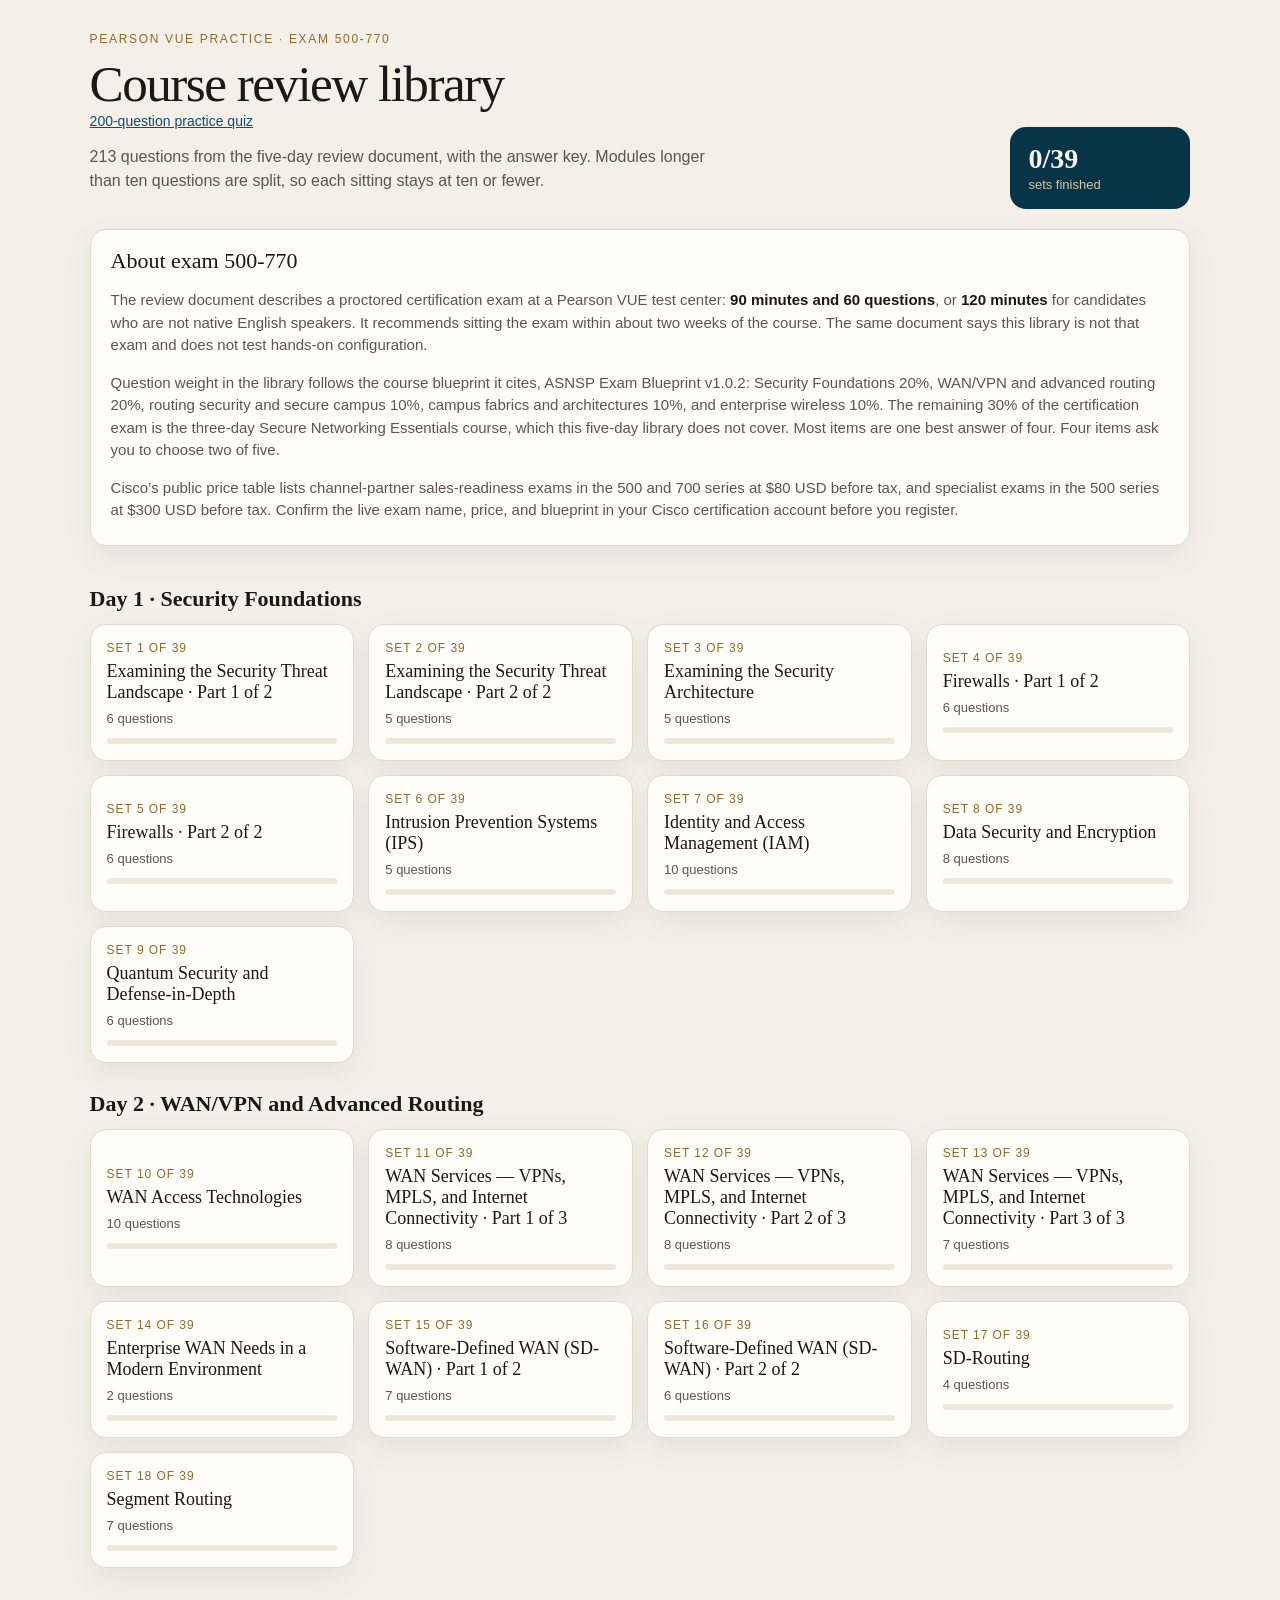
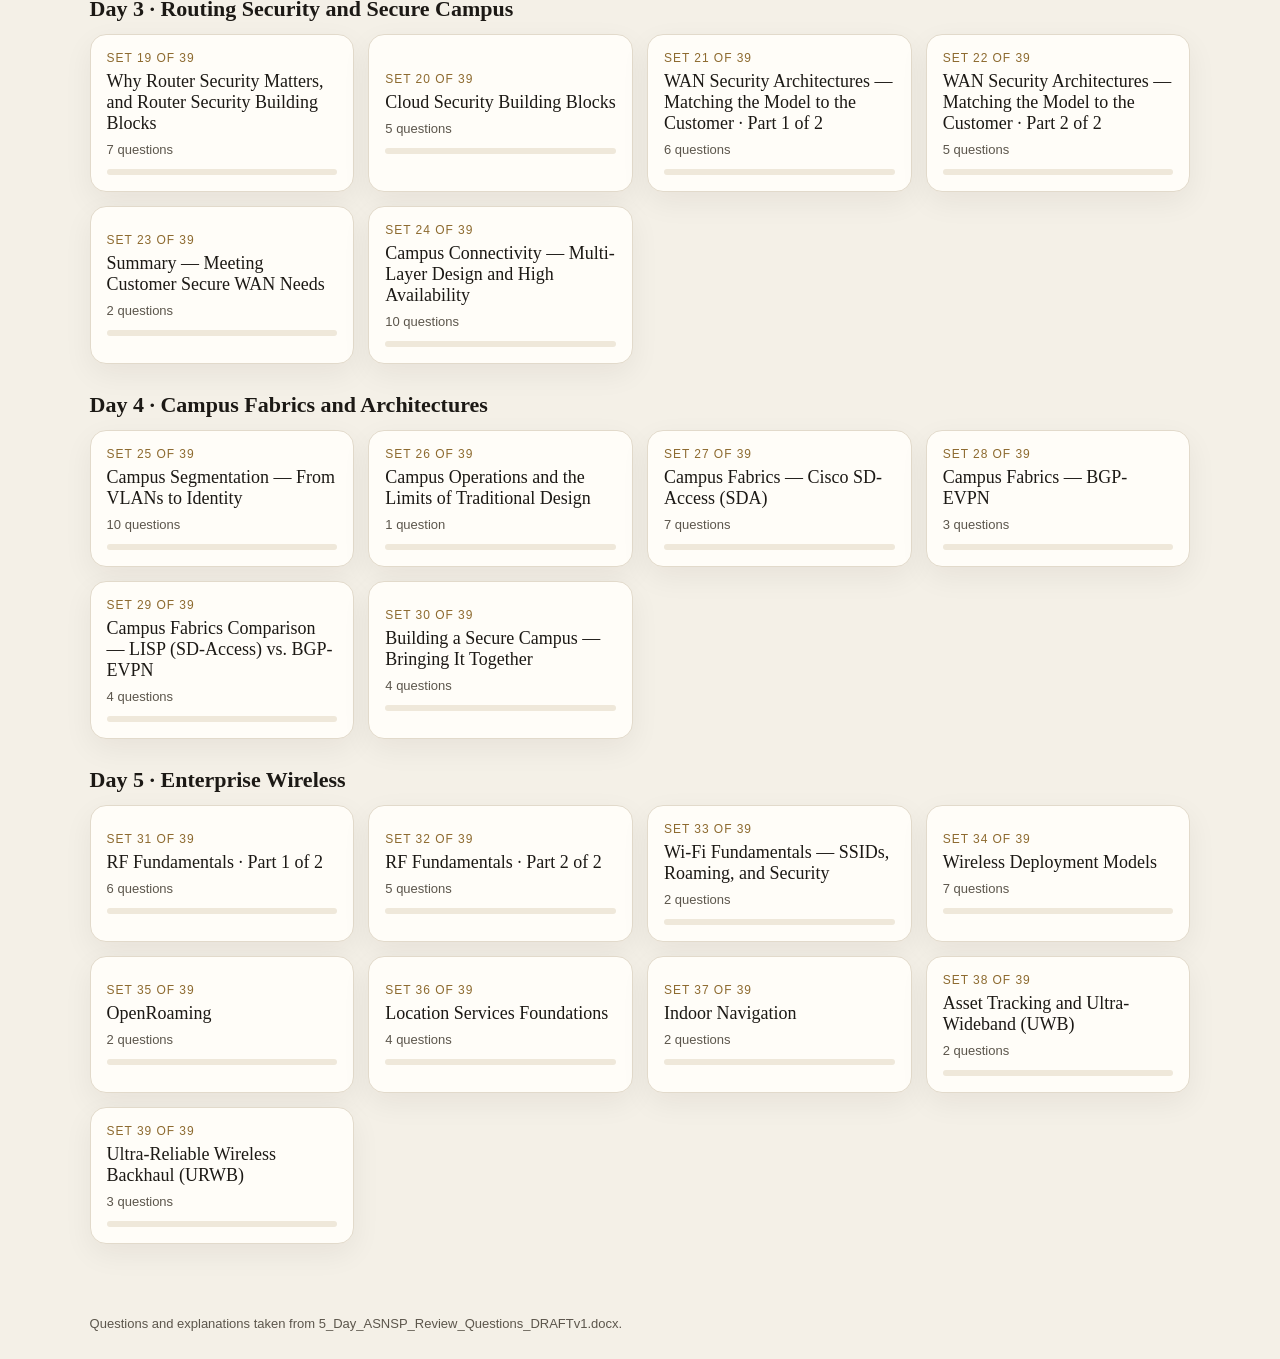
==== review.html @ 12d1223a "Add the course review quiz so it can be published as a site. Co-authored-by: Cursor <cursoragent@cur" ====
<!DOCTYPE html>
<html lang="en">
<head>
  <meta charset="utf-8" />
  <meta name="viewport" content="width=device-width, initial-scale=1" />
  <title>500-770 Review Library · Advanced Secure Networking</title>
  <link rel="stylesheet" href="styles.css" />
</head>
<body>
  <header class="top">
    <div class="brand">
      <p class="eyebrow">Pearson VUE practice · Exam 500-770</p>
      <h1>Course review library</h1>
      <p class="sitelinks"><a href="index.html">200-question practice quiz</a></p>
      <p class="lede">213 questions from the five-day review document, with the answer key. Modules longer than ten questions are split, so each sitting stays at ten or fewer.</p>
    </div>
    <div class="overall" id="overall"></div>
  </header>
  <section class="notes">
    <h2>About exam 500-770</h2>
    <p>The review document describes a proctored certification exam at a Pearson VUE test center: <strong>90 minutes and 60 questions</strong>, or <strong>120 minutes</strong> for candidates who are not native English speakers. It recommends sitting the exam within about two weeks of the course. The same document says this library is not that exam and does not test hands-on configuration.</p>
    <p>Question weight in the library follows the course blueprint it cites, ASNSP Exam Blueprint v1.0.2: Security Foundations 20%, WAN/VPN and advanced routing 20%, routing security and secure campus 10%, campus fabrics and architectures 10%, and enterprise wireless 10%. The remaining 30% of the certification exam is the three-day Secure Networking Essentials course, which this five-day library does not cover. Most items are one best answer of four. Four items ask you to choose two of five.</p>
    <p>Cisco’s public price table lists channel-partner sales-readiness exams in the 500 and 700 series at $80 USD before tax, and specialist exams in the 500 series at $300 USD before tax. Confirm the live exam name, price, and blueprint in your Cisco certification account before you register.</p>
  </section>
  <main id="app"></main>
  <footer>
    Questions and explanations taken from <span>5_Day_ASNSP_Review_Questions_DRAFTv1.docx</span>.
  </footer>
  <script src="review-data.js"></script>
  <script src="review.js"></script>
</body>
</html>
---- styles.css ----
:root {
  --ink: #1c1915;
  --muted: #5c564c;
  --paper: #f4f0e7;
  --card: #fffdf8;
  --line: #e2dacb;
  --teal: #0e4d6c;
  --teal-dark: #083448;
  --gold: #8d6a2f;
  --ok: #1c6b45;
  --ok-bg: #e7f5ee;
  --bad: #8d2d2d;
  --bad-bg: #fdecec;
  --shadow: 0 10px 30px rgba(28, 25, 21, 0.06);
}

* { box-sizing: border-box; }
html, body { margin: 0; padding: 0; }
body {
  font-family: "Avenir Next", "Segoe UI", sans-serif;
  color: var(--ink);
  background:
    radial-gradient(1200px 400px at 10% -10%, #efe4cf 0%, transparent 55%),
    var(--paper);
  min-height: 100vh;
}
button, a { font: inherit; }
button { cursor: pointer; }

.top {
  display: flex;
  justify-content: space-between;
  gap: 24px;
  align-items: flex-end;
  padding: 32px 7vw 12px;
}
.eyebrow {
  letter-spacing: 0.14em;
  text-transform: uppercase;
  font-size: 12px;
  color: var(--gold);
  margin: 0 0 8px;
}
h1 {
  font-family: "Iowan Old Style", Palatino, "Palatino Linotype", serif;
  font-weight: 500;
  font-size: clamp(32px, 4vw, 52px);
  margin: 0;
  letter-spacing: -0.03em;
}
.lede { max-width: 640px; color: var(--muted); line-height: 1.5; }
.overall {
  min-width: 180px;
  background: var(--teal-dark);
  color: #f7f3ea;
  border-radius: 16px;
  padding: 16px 18px;
}
.overall strong { display: block; font-size: 28px; font-family: Palatino, serif; }
.overall span { color: #d7c7a4; font-size: 13px; }

.notes {
  margin: 8px 7vw 0;
  background: var(--card);
  border: 1px solid var(--line);
  border-radius: 16px;
  padding: 18px 20px 8px;
  box-shadow: var(--shadow);
}
.notes h2 {
  font-family: Palatino, serif;
  font-weight: 500;
  font-size: 22px;
  margin: 0 0 8px;
}
.notes p { color: var(--muted); line-height: 1.5; font-size: 15px; }
.notes strong { color: var(--ink); font-weight: 600; }
.notes a, .sitelinks a { color: var(--teal); }
.sitelinks { display: flex; gap: 16px; flex-wrap: wrap; margin: 0 0 8px; font-size: 14px; }
.blurb { color: var(--muted); line-height: 1.45; margin: 8px 0 0; max-width: 720px; }

main { padding: 12px 7vw 64px; }
footer {
  padding: 0 7vw 28px;
  color: var(--muted);
  font-size: 13px;
}

.day { margin: 28px 0 8px; }
.day h2 {
  font-family: Palatino, serif;
  font-size: 22px;
  margin: 0 0 12px;
}
.grid {
  display: grid;
  grid-template-columns: repeat(auto-fill, minmax(240px, 1fr));
  gap: 14px;
}
.card {
  background: var(--card);
  border: 1px solid var(--line);
  border-radius: 16px;
  padding: 16px;
  box-shadow: var(--shadow);
  text-align: left;
  color: inherit;
  width: 100%;
}
.card:hover { border-color: #c9b48a; }
.set-no { color: var(--gold); font-size: 12px; letter-spacing: 0.08em; text-transform: uppercase; }
.card h3 { margin: 6px 0 8px; font-size: 18px; font-family: Palatino, serif; font-weight: 500; }
.meta { color: var(--muted); font-size: 13px; }
.bar { height: 6px; background: #efe8da; border-radius: 99px; margin-top: 12px; overflow: hidden; }
.bar i { display: block; height: 100%; background: var(--teal); width: 0; }

.quiz-head, .result-head {
  display: flex;
  justify-content: space-between;
  gap: 16px;
  align-items: flex-start;
  margin-bottom: 18px;
}
.ghost, .primary, .choice {
  border-radius: 999px;
  border: 1px solid var(--line);
  background: white;
  padding: 8px 14px;
}
.primary { background: var(--teal); color: white; border-color: var(--teal); }
.primary:disabled { opacity: 0.45; cursor: not-allowed; }
.dots { display: flex; gap: 6px; flex-wrap: wrap; margin: 8px 0 18px; }
.dot {
  width: 28px; height: 28px; border-radius: 50%;
  border: 1px solid var(--line); background: white;
}
.dot.on { background: var(--teal); color: white; border-color: var(--teal); }
.dot.done { background: #e7f0f4; }

.prompt {
  font-family: Palatino, serif;
  font-size: clamp(22px, 2.4vw, 30px);
  line-height: 1.35;
  margin: 0 0 18px;
}
.choices { display: grid; gap: 10px; }
.choice {
  border-radius: 14px;
  text-align: left;
  padding: 14px 16px;
  display: flex;
  gap: 12px;
  align-items: flex-start;
  line-height: 1.4;
}
.choice.picked { border-color: var(--teal); background: #f3f8fb; }
.letter {
  width: 26px; height: 26px; border-radius: 50%;
  display: grid; place-items: center;
  background: #efe8da; flex: none; font-size: 13px;
}
.nav { display: flex; justify-content: space-between; margin-top: 18px; }

.scoreline { font-family: Palatino, serif; font-size: 42px; margin: 0; }
.review { display: grid; gap: 12px; }
.item {
  background: var(--card);
  border: 1px solid var(--line);
  border-radius: 14px;
  padding: 14px 16px;
}
.item.right { background: var(--ok-bg); }
.item.wrong { background: var(--bad-bg); }
.item p { margin: 6px 0; }
.why { color: var(--muted); }

@media (max-width: 720px) {
  .top, .quiz-head, .result-head { flex-direction: column; }
  .overall { width: 100%; }
}
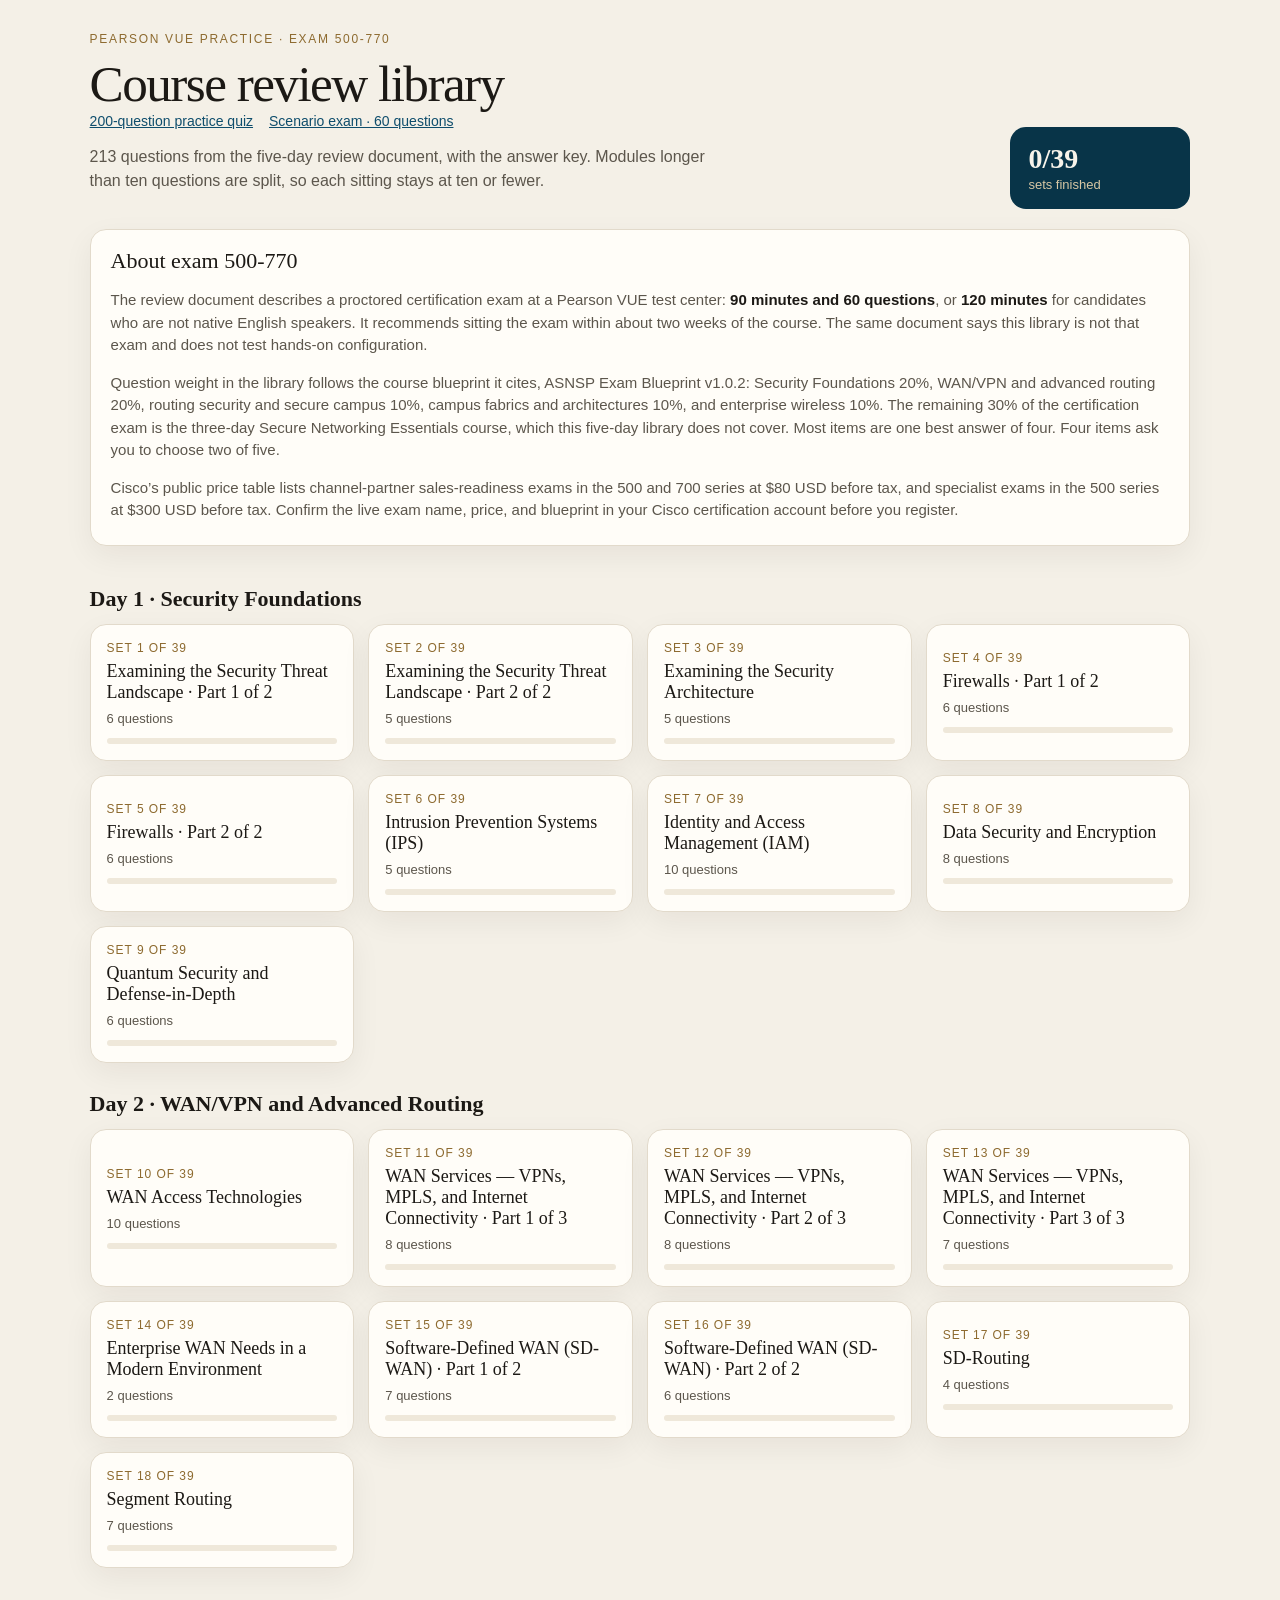
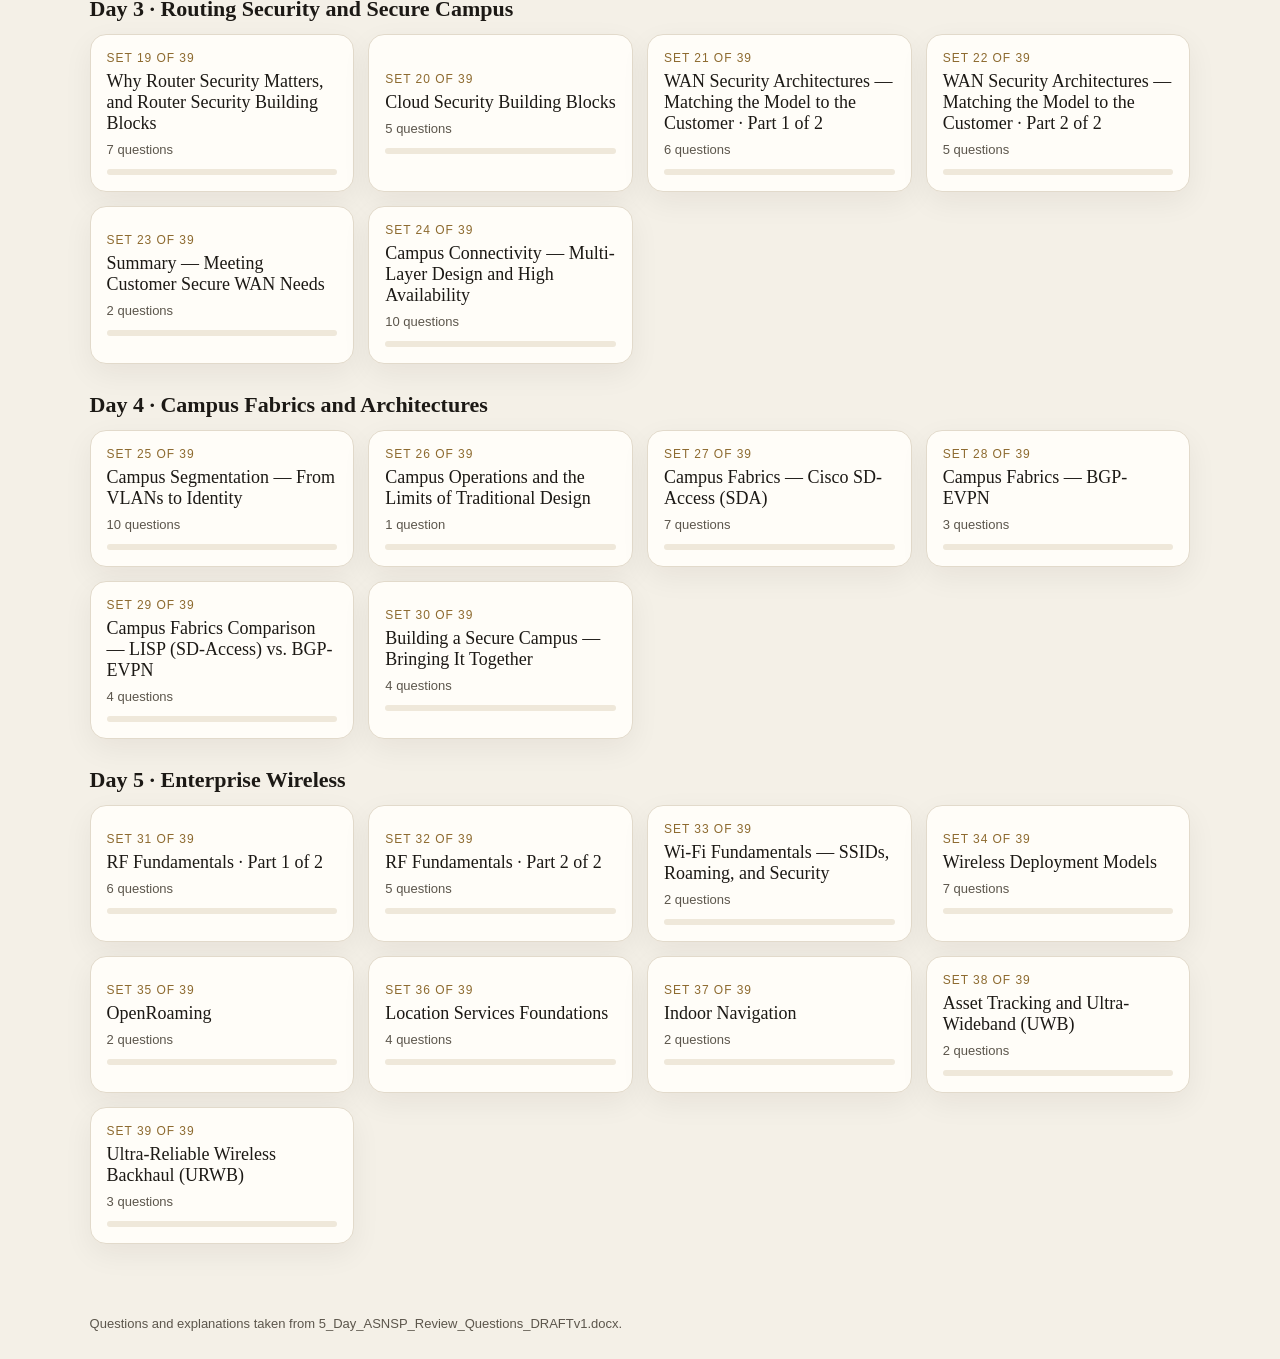
==== commit 9f0d250b: "Add the 60-question scenario exam so the public site includes the answer key. Co-authored-by: Cursor" ====
--- a/review.html
+++ b/review.html
@@ -11,7 +11,7 @@
     <div class="brand">
       <p class="eyebrow">Pearson VUE practice · Exam 500-770</p>
       <h1>Course review library</h1>
-      <p class="sitelinks"><a href="index.html">200-question practice quiz</a></p>
+      <p class="sitelinks"><a href="index.html">200-question practice quiz</a> <a href="exam.html">Scenario exam · 60 questions</a></p>
       <p class="lede">213 questions from the five-day review document, with the answer key. Modules longer than ten questions are split, so each sitting stays at ten or fewer.</p>
     </div>
     <div class="overall" id="overall"></div>
--- a/styles.css
+++ b/styles.css
@@ -173,6 +173,15 @@
 .item.wrong { background: var(--bad-bg); }
 .item p { margin: 6px 0; }
 .why { color: var(--muted); }
+.match { display: grid; gap: 14px; }
+.match-row {
+  background: var(--card);
+  border: 1px solid var(--line);
+  border-radius: 14px;
+  padding: 12px 14px;
+}
+.match-row p { margin: 0 0 8px; font-weight: 600; }
+.match-answer { white-space: pre-line; }
 
 @media (max-width: 720px) {
   .top, .quiz-head, .result-head { flex-direction: column; }
